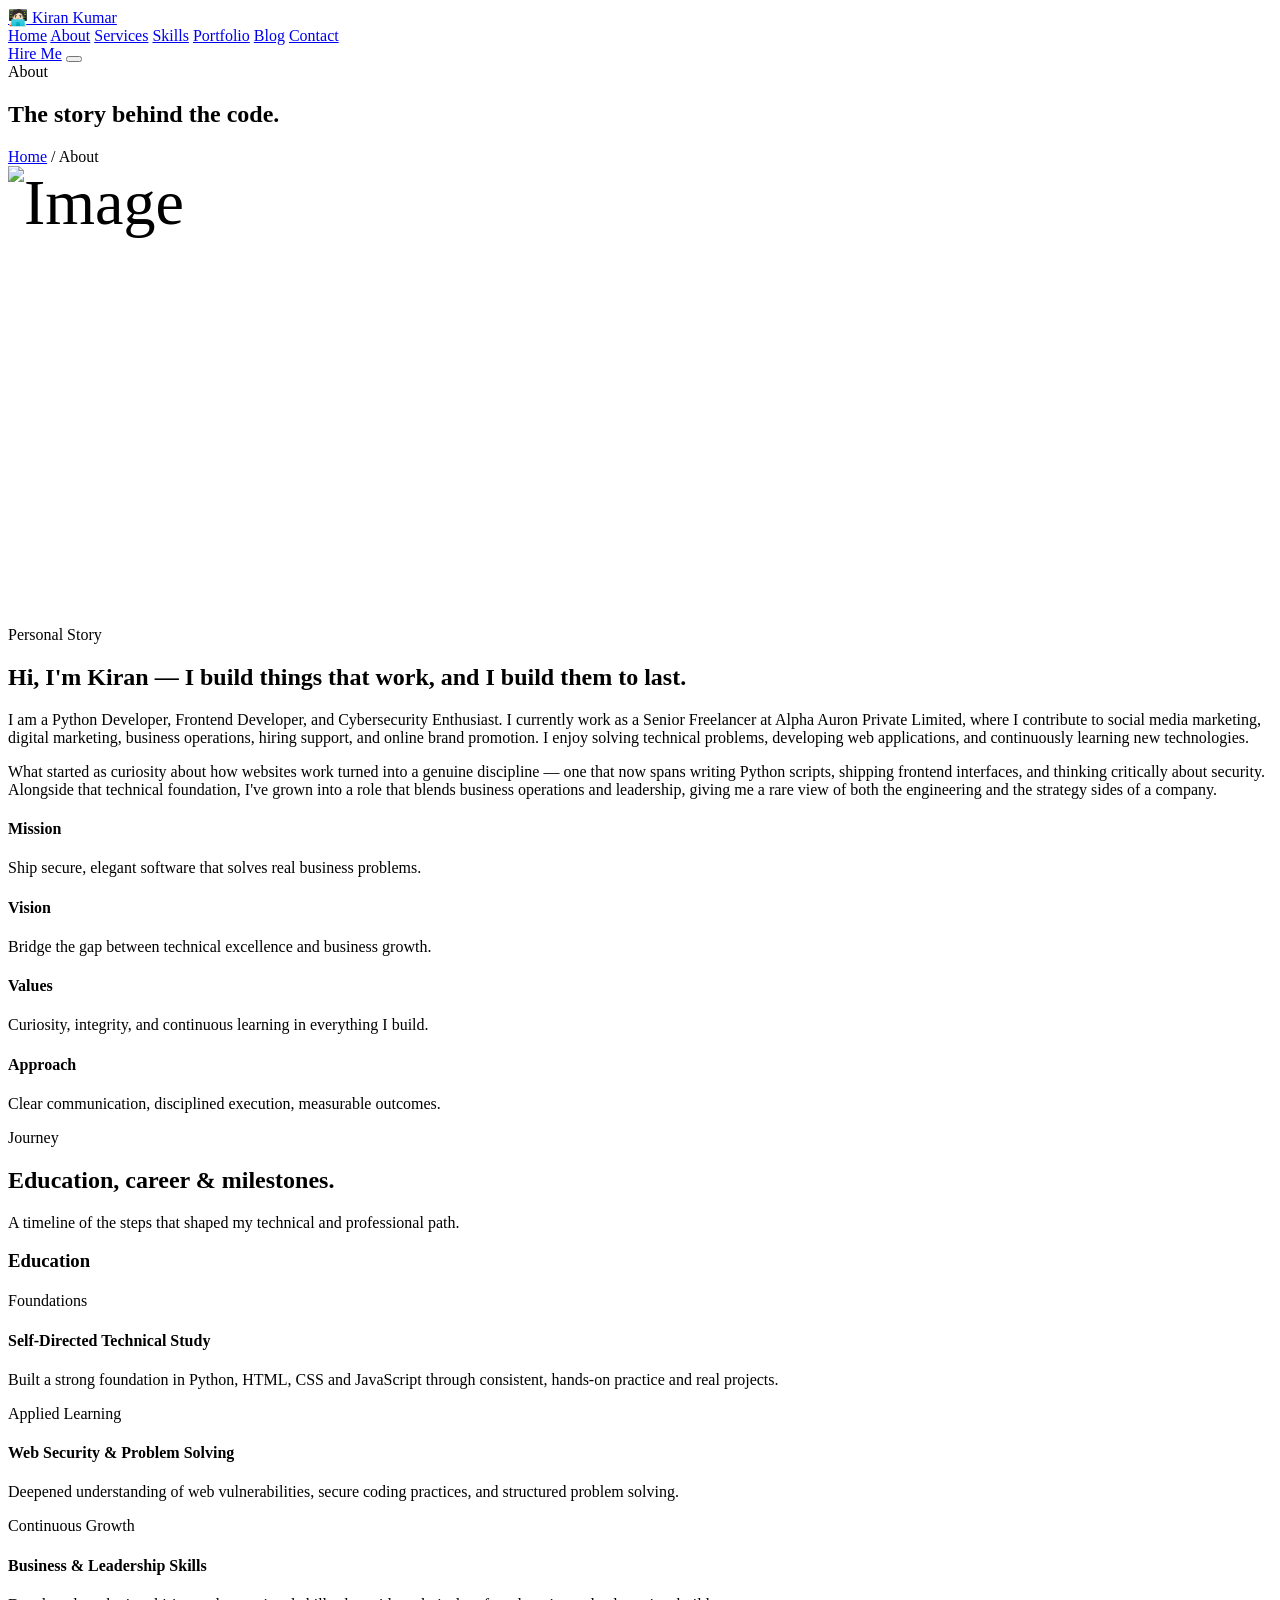
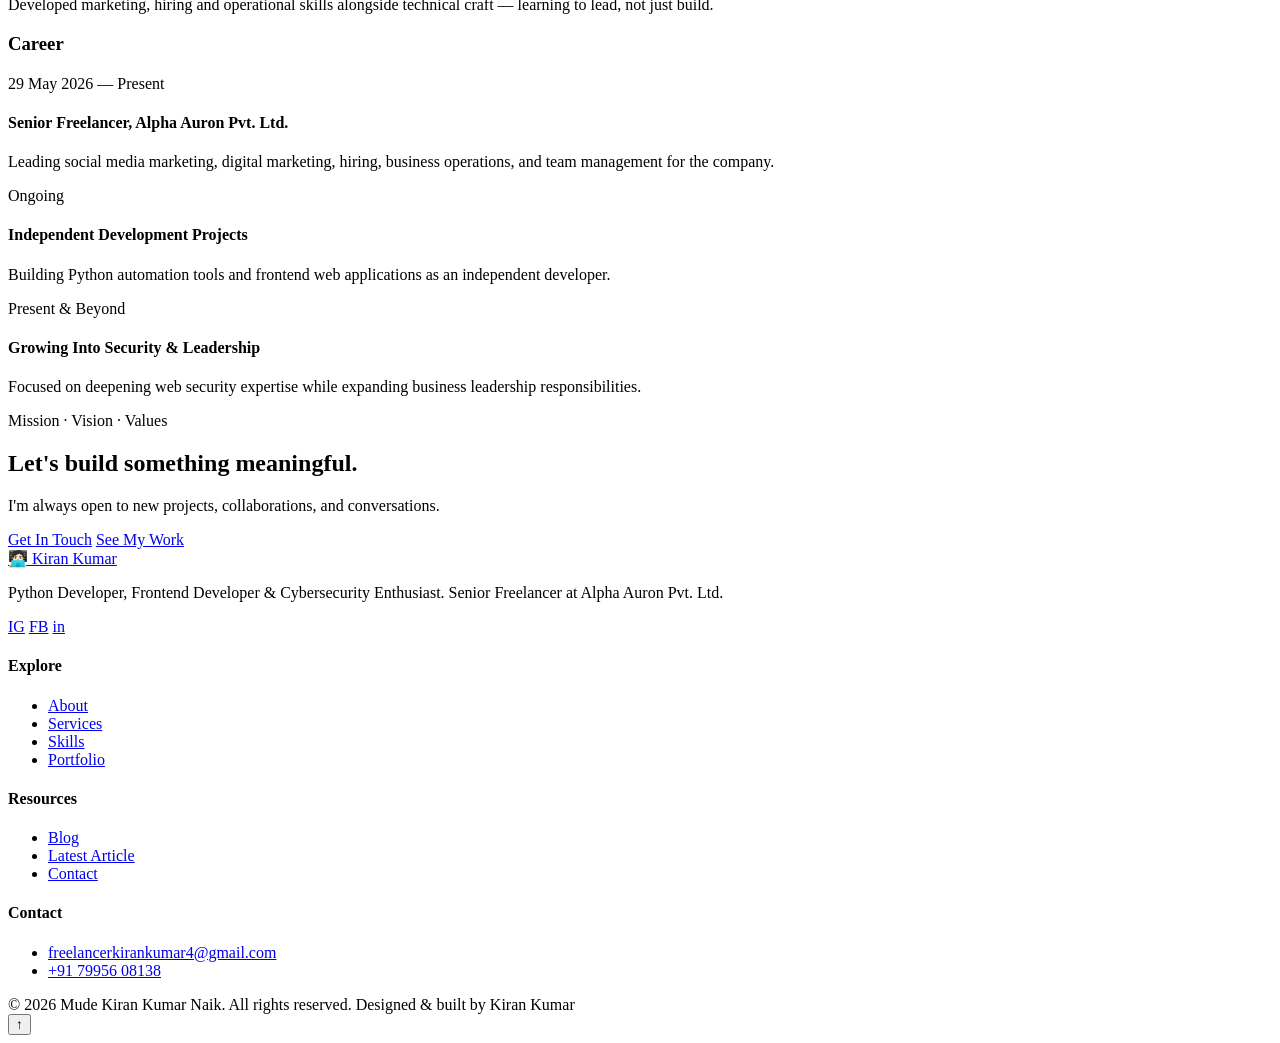
==== about.html @ 0ef00085 "Create about.html" ====
<!DOCTYPE html>
<html lang="en">
<head>
<meta charset="UTF-8">
<meta name="viewport" content="width=device-width, initial-scale=1.0">
<title>About Kiran Kumar Naik — Python & Frontend Developer</title>
<meta name="description" content="Learn about Kiran Kumar Naik's journey, education, career and the values that drive his work in Python, frontend development and cybersecurity.">
<meta property="og:title" content="About Kiran Kumar Naik">
<meta property="og:description" content="Personal story, journey and values of Kiran Kumar Naik.">
<meta property="og:type" content="profile">
<meta name="twitter:card" content="summary_large_image">
<link rel="icon" href="favicon.ico">
<link rel="preconnect" href="https://fonts.googleapis.com">
<link href="https://fonts.googleapis.com/css2?family=Space+Grotesk:wght@500;600;700&family=Inter:wght@400;500;600;700&family=JetBrains+Mono:wght@400;500&display=swap" rel="stylesheet">
<link rel="stylesheet" href="assets/css/style.css">
</head>
<body>

<header class="navbar">
  <div class="nav-inner">
    <a href="index.html" class="brand"><span class="brand-mark">🧑🏻‍💻</span> Kiran Kumar</a>
    <nav class="nav-links">
      <a href="index.html">Home</a>
      <a href="about.html" class="active">About</a>
      <a href="services.html">Services</a>
      <a href="skills.html">Skills</a>
      <a href="portfolio.html">Portfolio</a>
      <a href="blog.html">Blog</a>
      <a href="contact.html">Contact</a>
    </nav>
    <div class="nav-cta">
      <a href="contact.html" class="btn btn-ghost btn-sm">Hire Me</a>
      <button class="nav-toggle" aria-label="Toggle navigation"><span></span><span></span><span></span></button>
    </div>
  </div>
</header>

<section class="page-hero">
  <div class="container">
    <div class="eyebrow">About</div>
    <h1>The story behind the code.</h1>
    <div class="breadcrumb"><a href="index.html">Home</a> / <span class="cyan">About</span></div>
  </div>
</section>

<section class="section">
  <div class="container about-grid">
    <div class="about-photo glass reveal">
      <div class="project-thumb" style="height:460px; font-size:4rem;"><img src="https://i.postimg.cc/v8hVmT71/IMG-20260129-211248-522.webp" alt="Image"></div>
    </div>
    <div>
      <div class="eyebrow reveal">Personal Story</div>
      <h2 class="reveal">Hi, I'm Kiran — I build things that work, and I build them to last.</h2>
      <p class="reveal" style="margin-top:20px;">I am a Python Developer, Frontend Developer, and Cybersecurity Enthusiast. I currently work as a Senior Freelancer at Alpha Auron Private Limited, where I contribute to social media marketing, digital marketing, business operations, hiring support, and online brand promotion. I enjoy solving technical problems, developing web applications, and continuously learning new technologies.</p>
      <p class="reveal" style="margin-top:16px;">What started as curiosity about how websites work turned into a genuine discipline — one that now spans writing Python scripts, shipping frontend interfaces, and thinking critically about security. Alongside that technical foundation, I've grown into a role that blends business operations and leadership, giving me a rare view of both the engineering and the strategy sides of a company.</p>

      <div class="value-list">
        <div class="glass value-item reveal"><h4>Mission</h4><p>Ship secure, elegant software that solves real business problems.</p></div>
        <div class="glass value-item reveal reveal-delay-1"><h4>Vision</h4><p>Bridge the gap between technical excellence and business growth.</p></div>
        <div class="glass value-item reveal reveal-delay-2"><h4>Values</h4><p>Curiosity, integrity, and continuous learning in everything I build.</p></div>
        <div class="glass value-item reveal reveal-delay-3"><h4>Approach</h4><p>Clear communication, disciplined execution, measurable outcomes.</p></div>
      </div>
    </div>
  </div>
</section>

<section class="section section-alt">
  <div class="container">
    <div class="section-head reveal">
      <div class="eyebrow">Journey</div>
      <h2>Education, career &amp; milestones.</h2>
      <p>A timeline of the steps that shaped my technical and professional path.</p>
    </div>
    <div class="grid-2">
      <div class="reveal">
        <h3 style="margin-bottom:20px;">Education</h3>
        <div class="timeline">
          <div class="timeline-item">
            <span class="timeline-date">Foundations</span>
            <h4>Self-Directed Technical Study</h4>
            <p>Built a strong foundation in Python, HTML, CSS and JavaScript through consistent, hands-on practice and real projects.</p>
          </div>
          <div class="timeline-item">
            <span class="timeline-date">Applied Learning</span>
            <h4>Web Security &amp; Problem Solving</h4>
            <p>Deepened understanding of web vulnerabilities, secure coding practices, and structured problem solving.</p>
          </div>
          <div class="timeline-item">
            <span class="timeline-date">Continuous Growth</span>
            <h4>Business &amp; Leadership Skills</h4>
            <p>Developed marketing, hiring and operational skills alongside technical craft — learning to lead, not just build.</p>
          </div>
        </div>
      </div>
      <div class="reveal reveal-delay-1">
        <h3 style="margin-bottom:20px;">Career</h3>
        <div class="timeline">
          <div class="timeline-item">
            <span class="timeline-date">29 May 2026 — Present</span>
            <h4>Senior Freelancer, Alpha Auron Pvt. Ltd.</h4>
            <p>Leading social media marketing, digital marketing, hiring, business operations, and team management for the company.</p>
          </div>
          <div class="timeline-item">
            <span class="timeline-date">Ongoing</span>
            <h4>Independent Development Projects</h4>
            <p>Building Python automation tools and frontend web applications as an independent developer.</p>
          </div>
          <div class="timeline-item">
            <span class="timeline-date">Present &amp; Beyond</span>
            <h4>Growing Into Security &amp; Leadership</h4>
            <p>Focused on deepening web security expertise while expanding business leadership responsibilities.</p>
          </div>
        </div>
      </div>
    </div>
  </div>
</section>

<section class="cta-band">
  <div class="container">
    <div class="glass reveal">
      <div class="eyebrow" style="justify-content:center;">Mission · Vision · Values</div>
      <h2>Let's build something meaningful.</h2>
      <p>I'm always open to new projects, collaborations, and conversations.</p>
      <div class="cta-actions">
        <a href="contact.html" class="btn btn-primary">Get In Touch</a>
        <a href="portfolio.html" class="btn btn-ghost">See My Work</a>
      </div>
    </div>
  </div>
</section>

<footer class="footer">
  <div class="container">
    <div class="footer-grid">
      <div class="footer-brand">
        <a href="index.html" class="brand"><span class="brand-mark">🧑🏻‍💻</span> Kiran Kumar</a>
        <p>Python Developer, Frontend Developer &amp; Cybersecurity Enthusiast. Senior Freelancer at Alpha Auron Pvt. Ltd.</p>
        <div class="social-row">
          <a class="social-btn" href="https://www.instagram.com/beyond_alphaauron" target="_blank" rel="noopener">IG</a>
          <a class="social-btn" href="https://www.facebook.com/share/17Pz9aEwZ1/" target="_blank" rel="noopener">FB</a>
          <a class="social-btn" href="https://www.linkedin.com/in/mude-kiran-kumar-naik-605b5a3ab" target="_blank" rel="noopener">in</a>
        </div>
      </div>
      <div><h4>Explore</h4><ul class="footer-links"><li><a href="about.html">About</a></li><li><a href="services.html">Services</a></li><li><a href="skills.html">Skills</a></li><li><a href="portfolio.html">Portfolio</a></li></ul></div>
      <div><h4>Resources</h4><ul class="footer-links"><li><a href="blog.html">Blog</a></li><li><a href="articles/alpha-auron-experience.html">Latest Article</a></li><li><a href="contact.html">Contact</a></li></ul></div>
      <div><h4>Contact</h4><ul class="footer-links"><li><a href="mailto:freelancerkirankumar4@gmail.com">freelancerkirankumar4@gmail.com</a></li><li><a href="tel:+917995608138">+91 79956 08138</a></li></ul></div>
    </div>
    <div class="footer-bottom">
      <span>©️ 2026 Mude Kiran Kumar Naik. All rights reserved.</span>
      <span>Designed &amp; built by Kiran Kumar</span>
    </div>
  </div>
</footer>

<button class="back-to-top" aria-label="Back to top">↑</button>
<script src="assets/js/script.js"></script>
</body>
</html>
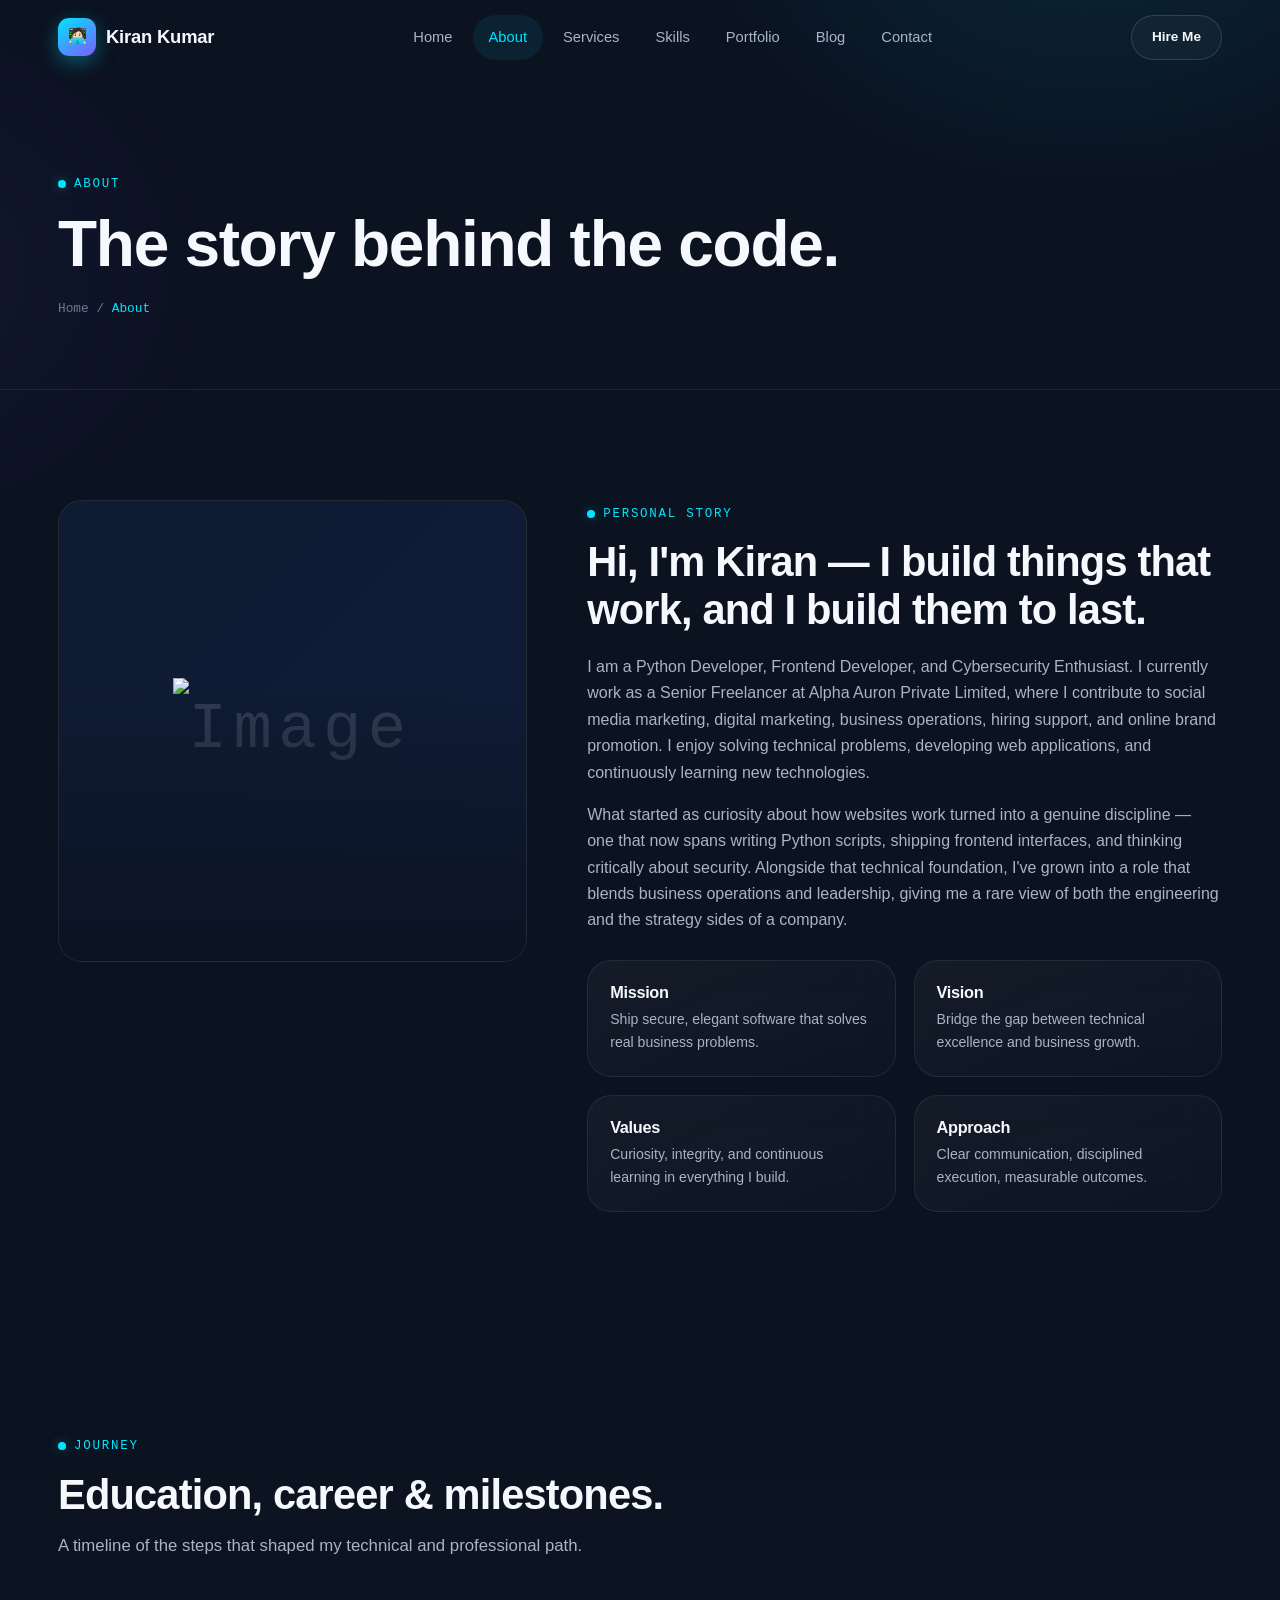
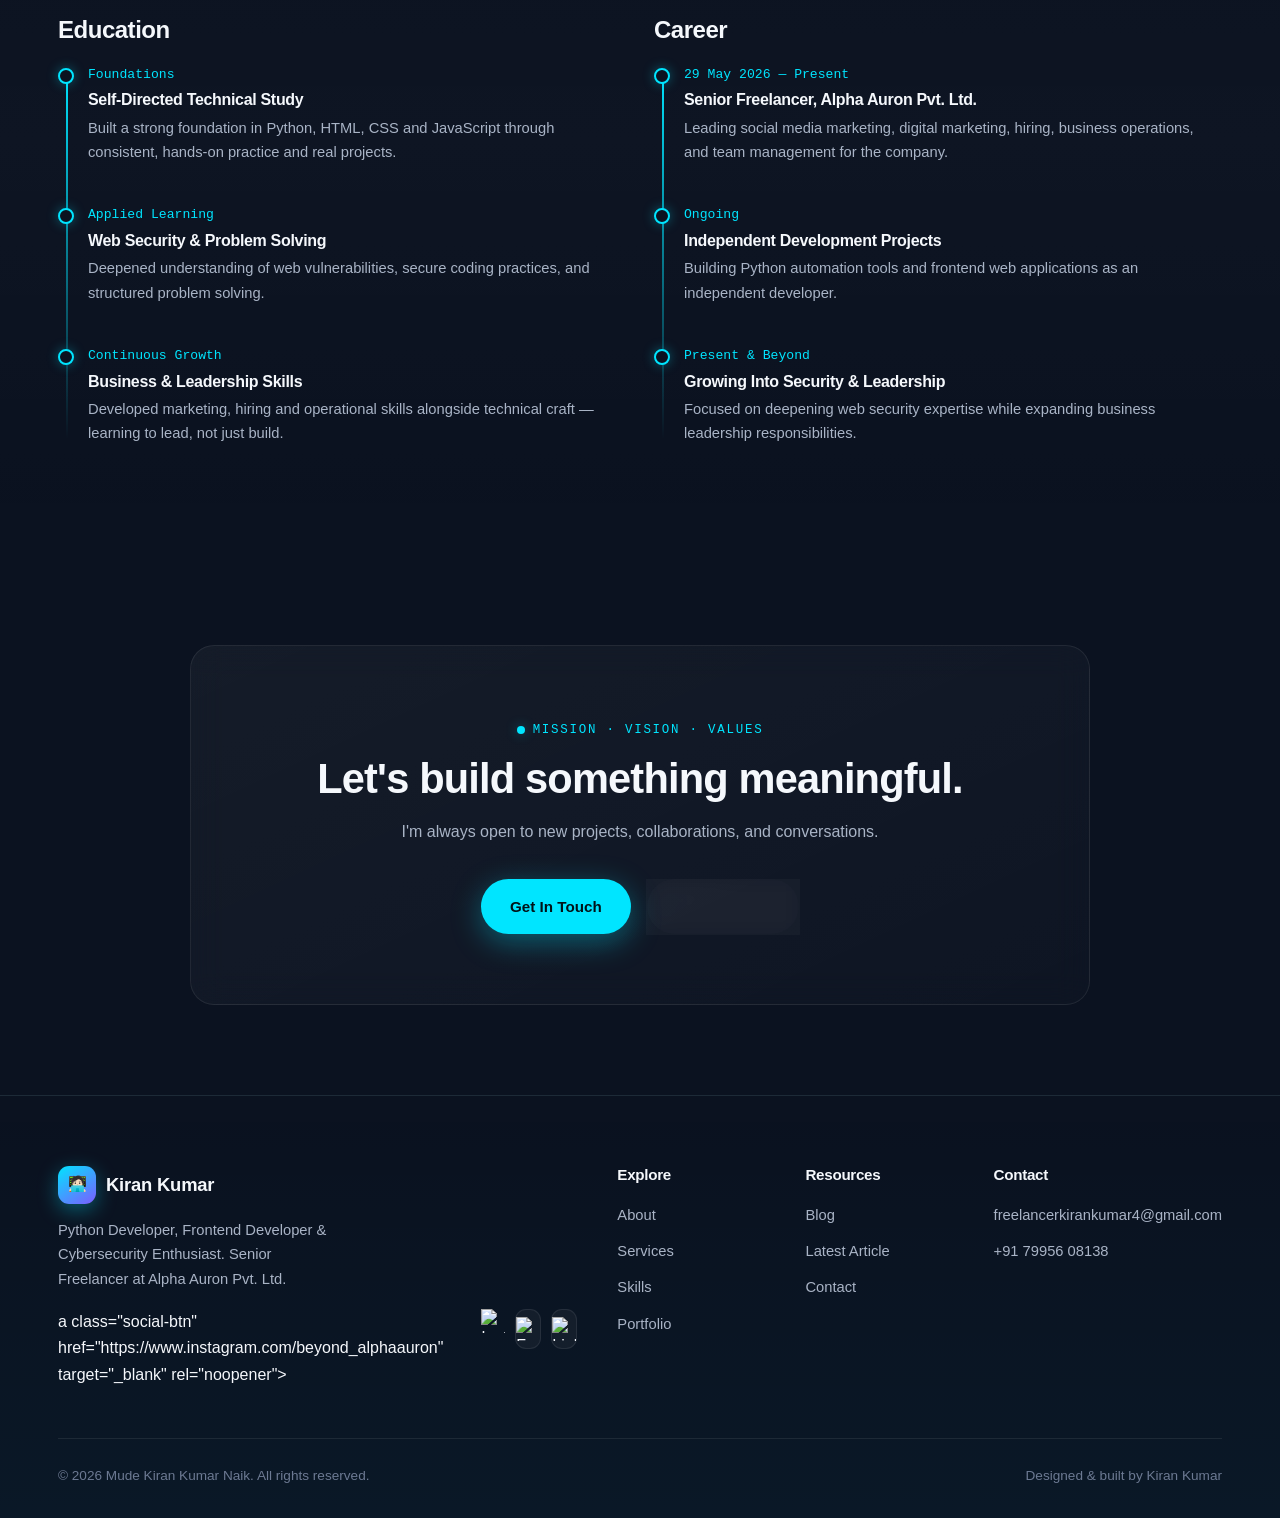
==== commit 0201fe4e: "Add social media icons to footer links Updated social media links in the footer with icons." ====
--- a/about.html
+++ b/about.html
@@ -137,10 +137,17 @@
         <a href="index.html" class="brand"><span class="brand-mark">🧑🏻‍💻</span> Kiran Kumar</a>
         <p>Python Developer, Frontend Developer &amp; Cybersecurity Enthusiast. Senior Freelancer at Alpha Auron Pvt. Ltd.</p>
         <div class="social-row">
-          <a class="social-btn" href="https://www.instagram.com/beyond_alphaauron" target="_blank" rel="noopener">IG</a>
-          <a class="social-btn" href="https://www.facebook.com/share/17Pz9aEwZ1/" target="_blank" rel="noopener">FB</a>
-          <a class="social-btn" href="https://www.linkedin.com/in/mude-kiran-kumar-naik-605b5a3ab" target="_blank" rel="noopener">in</a>
-        </div>
+         a class="social-btn" href="https://www.instagram.com/beyond_alphaauron" target="_blank" rel="noopener">
+    <img src="https://cdn.jsdelivr.net/gh/simple-icons/simple-icons/icons/instagram.svg" alt="Instagram" width="24" height="24">
+</a>
+
+<a class="social-btn" href="https://www.facebook.com/share/17Pz9aEwZ1/" target="_blank" rel="noopener">
+    <img src="https://cdn.jsdelivr.net/gh/simple-icons/simple-icons/icons/facebook.svg" alt="Facebook" width="24" height="24">
+</a>
+
+<a class="social-btn" href="https://www.linkedin.com/in/mude-kiran-kumar-naik-605b5a3ab" target="_blank" rel="noopener">
+    <img src="https://cdn.jsdelivr.net/gh/simple-icons/simple-icons/icons/linkedin.svg" alt="LinkedIn" width="24" height="24">
+</a>   </div>
       </div>
       <div><h4>Explore</h4><ul class="footer-links"><li><a href="about.html">About</a></li><li><a href="services.html">Services</a></li><li><a href="skills.html">Skills</a></li><li><a href="portfolio.html">Portfolio</a></li></ul></div>
       <div><h4>Resources</h4><ul class="footer-links"><li><a href="blog.html">Blog</a></li><li><a href="articles/alpha-auron-experience.html">Latest Article</a></li><li><a href="contact.html">Contact</a></li></ul></div>
--- a/assets/css/style.css
+++ b/assets/css/style.css
@@ -0,0 +1,558 @@
+/* ============================================================
+   KIRAN PORTFOLIO BLOG — CORE STYLESHEET
+   Design tokens: dark glass / cyan signal
+   ============================================================ */
+
+:root{
+  --bg:            #0B1220;
+  --bg-elevated:   #0F1B33;
+  --bg-elevated-2: #101c36;
+  --line:          rgba(255,255,255,0.08);
+  --line-strong:   rgba(255,255,255,0.14);
+  --text:          #F5F8FC;
+  --text-dim:      #A9B4C6;
+  --text-faint:    #6C7A93;
+  --cyan:          #00E5FF;
+  --cyan-dim:      #00b8cc;
+  --cyan-glow:     rgba(0,229,255,0.35);
+  --violet:        #7C5CFF;
+  --danger:        #FF6B6B;
+
+  --font-display: 'Space Grotesk', 'Segoe UI', sans-serif;
+  --font-body:    'Inter', 'Segoe UI', sans-serif;
+  --font-mono:    'JetBrains Mono', 'Courier New', monospace;
+
+  --radius-sm: 10px;
+  --radius-md: 16px;
+  --radius-lg: 24px;
+
+  --shadow-soft: 0 10px 40px rgba(0,0,0,0.35);
+  --shadow-glow: 0 0 0 1px rgba(0,229,255,0.15), 0 20px 60px rgba(0,229,255,0.08);
+
+  --ease: cubic-bezier(.16,.84,.44,1);
+  --nav-h: 76px;
+}
+
+*,*::before,*::after{ box-sizing:border-box; margin:0; padding:0; }
+html{ scroll-behavior:smooth; }
+html,body{ height:100%; }
+
+body{
+  background: var(--bg);
+  color: var(--text);
+  font-family: var(--font-body);
+  font-size: 16px;
+  line-height: 1.65;
+  -webkit-font-smoothing: antialiased;
+  overflow-x: hidden;
+  position: relative;
+}
+
+/* ambient backdrop glow */
+body::before{
+  content:"";
+  position:fixed; inset:0;
+  background:
+    radial-gradient(700px 500px at 85% -10%, rgba(0,229,255,0.10), transparent 60%),
+    radial-gradient(600px 500px at -10% 30%, rgba(124,92,255,0.08), transparent 60%);
+  pointer-events:none;
+  z-index:0;
+}
+
+img{ max-width:100%; display:block; }
+a{ color:inherit; text-decoration:none; }
+ul{ list-style:none; }
+button{ font-family:inherit; cursor:pointer; }
+input,textarea,select{ font-family:inherit; }
+
+::selection{ background: var(--cyan); color:#001014; }
+
+::-webkit-scrollbar{ width:10px; }
+::-webkit-scrollbar-track{ background: var(--bg); }
+::-webkit-scrollbar-thumb{ background: var(--bg-elevated-2); border-radius:10px; border:2px solid var(--bg); }
+::-webkit-scrollbar-thumb:hover{ background: var(--cyan-dim); }
+
+.container{
+  width:100%;
+  max-width: 1220px;
+  margin:0 auto;
+  padding: 0 28px;
+  position:relative;
+  z-index:1;
+}
+
+h1,h2,h3,h4{
+  font-family: var(--font-display);
+  font-weight:600;
+  letter-spacing:-0.02em;
+  line-height:1.15;
+}
+h1{ font-size: clamp(2.4rem, 5vw, 4.2rem); }
+h2{ font-size: clamp(1.9rem, 3.4vw, 2.6rem); }
+h3{ font-size: clamp(1.2rem, 2vw, 1.5rem); }
+p{ color: var(--text-dim); }
+
+.eyebrow{
+  display:inline-flex;
+  align-items:center;
+  gap:8px;
+  font-family: var(--font-mono);
+  font-size: 0.78rem;
+  letter-spacing: 0.14em;
+  text-transform: uppercase;
+  color: var(--cyan);
+  margin-bottom: 14px;
+}
+.eyebrow::before{
+  content:"";
+  width:8px; height:8px;
+  border-radius:50%;
+  background: var(--cyan);
+  box-shadow: 0 0 12px var(--cyan-glow);
+}
+
+.section{ padding: 110px 0; position:relative; z-index:1; }
+.section-head{ max-width: 640px; margin-bottom: 56px; }
+.section-head p{ margin-top:14px; font-size:1.05rem; }
+.section-alt{ background: linear-gradient(180deg, transparent, rgba(255,255,255,0.015), transparent); }
+
+/* ---------- buttons ---------- */
+.btn{
+  display:inline-flex;
+  align-items:center;
+  gap:10px;
+  padding: 14px 28px;
+  border-radius: 999px;
+  font-weight:600;
+  font-size:0.95rem;
+  border:1px solid transparent;
+  transition: transform .35s var(--ease), box-shadow .35s var(--ease), background .35s var(--ease), color .35s var(--ease);
+  white-space:nowrap;
+}
+.btn-primary{
+  background: var(--cyan);
+  color: #001318;
+  box-shadow: 0 8px 30px var(--cyan-glow);
+}
+.btn-primary:hover{ transform: translateY(-3px); box-shadow: 0 14px 40px var(--cyan-glow); }
+.btn-ghost{
+  background: rgba(255,255,255,0.03);
+  color: var(--text);
+  border-color: var(--line-strong);
+  backdrop-filter: blur(10px);
+}
+.btn-ghost:hover{ border-color: var(--cyan); color: var(--cyan); transform: translateY(-3px); }
+.btn-sm{ padding: 10px 20px; font-size: 0.85rem; }
+.btn-block{ width:100%; justify-content:center; }
+
+/* ---------- navbar ---------- */
+.navbar{
+  position: fixed; top:0; left:0; right:0;
+  height: var(--nav-h);
+  display:flex; align-items:center;
+  z-index: 500;
+  transition: background .4s var(--ease), border-color .4s var(--ease), height .4s var(--ease), backdrop-filter .4s var(--ease);
+  border-bottom: 1px solid transparent;
+}
+.navbar.scrolled{
+  height: 64px;
+  background: rgba(11,18,32,0.72);
+  backdrop-filter: blur(18px) saturate(140%);
+  border-bottom: 1px solid var(--line);
+}
+.nav-inner{
+  width:100%; max-width:1220px; margin:0 auto; padding:0 28px;
+  display:flex; align-items:center; justify-content:space-between;
+}
+.brand{
+  display:flex; align-items:center; gap:10px;
+  font-family: var(--font-display);
+  font-weight:700; font-size:1.15rem; letter-spacing:-0.01em;
+}
+.brand-mark{
+  width:38px; height:38px; border-radius:11px;
+  background: linear-gradient(145deg, var(--cyan), var(--violet));
+  display:flex; align-items:center; justify-content:center;
+  color:#031014; font-family:var(--font-mono); font-weight:700; font-size:0.95rem;
+  box-shadow: 0 6px 20px var(--cyan-glow);
+}
+.nav-links{ display:flex; align-items:center; gap:4px; }
+.nav-links a{
+  padding: 10px 16px; border-radius: 999px;
+  font-size:0.92rem; font-weight:500; color: var(--text-dim);
+  transition: color .25s, background .25s;
+}
+.nav-links a:hover{ color: var(--text); background: rgba(255,255,255,0.04); }
+.nav-links a.active{ color: var(--cyan); background: rgba(0,229,255,0.08); }
+.nav-cta{ display:flex; align-items:center; gap:14px; }
+.nav-toggle{
+  display:none; width:42px; height:42px; border-radius:10px;
+  background: rgba(255,255,255,0.04); border:1px solid var(--line);
+  align-items:center; justify-content:center; flex-direction:column; gap:4px;
+}
+.nav-toggle span{ width:18px; height:2px; background: var(--text); border-radius:2px; transition: all .3s var(--ease); }
+.nav-toggle.open span:nth-child(1){ transform: translateY(6px) rotate(45deg); }
+.nav-toggle.open span:nth-child(2){ opacity:0; }
+.nav-toggle.open span:nth-child(3){ transform: translateY(-6px) rotate(-45deg); }
+
+@media (max-width: 900px){
+  .nav-links{
+    position:fixed; top: var(--nav-h); left:0; right:0;
+    flex-direction:column; align-items:stretch; gap:2px;
+    background: rgba(11,18,32,0.97); backdrop-filter: blur(20px);
+    padding: 14px; border-bottom:1px solid var(--line);
+    transform: translateY(-130%); opacity:0;
+    transition: transform .4s var(--ease), opacity .3s;
+    max-height: 80vh; overflow:auto;
+  }
+  .nav-links.open{ transform: translateY(0); opacity:1; }
+  .nav-links a{ padding:14px 16px; }
+  .nav-toggle{ display:flex; }
+  .nav-cta .btn-ghost{ display:none; }
+}
+
+/* ---------- glass card ---------- */
+.glass{
+  background: linear-gradient(155deg, rgba(255,255,255,0.045), rgba(255,255,255,0.015));
+  border: 1px solid var(--line);
+  border-radius: var(--radius-lg);
+  backdrop-filter: blur(16px);
+  transition: transform .45s var(--ease), border-color .45s var(--ease), box-shadow .45s var(--ease);
+}
+.glass:hover{ border-color: rgba(0,229,255,0.35); box-shadow: var(--shadow-glow); }
+
+/* ---------- hero ---------- */
+.hero{
+  min-height: 100vh;
+  display:flex; align-items:center;
+  padding-top: var(--nav-h);
+  position:relative;
+}
+.hero-grid{
+  display:grid; grid-template-columns: 1.15fr 0.85fr; gap:60px; align-items:center;
+}
+.hero-kicker{
+  font-family: var(--font-mono); font-size:0.85rem; color: var(--cyan);
+  letter-spacing:0.08em; margin-bottom:18px; display:flex; align-items:center; gap:10px;
+}
+.hero-kicker .dot{ width:8px; height:8px; border-radius:50%; background: var(--cyan); box-shadow:0 0 10px var(--cyan-glow); }
+.hero h1{ margin-bottom:20px; }
+.hero h1 .accent{ color: var(--cyan); }
+.hero-lead{ font-size:1.15rem; max-width:520px; margin-bottom:34px; }
+.hero-actions{ display:flex; gap:16px; flex-wrap:wrap; margin-bottom:48px; }
+
+.terminal{
+  background: #060B15;
+  border:1px solid var(--line-strong);
+  border-radius: var(--radius-md);
+  overflow:hidden;
+  box-shadow: var(--shadow-soft);
+  font-family: var(--font-mono);
+}
+.terminal-bar{
+  display:flex; align-items:center; gap:8px;
+  padding:12px 16px; background: rgba(255,255,255,0.03);
+  border-bottom:1px solid var(--line);
+}
+.terminal-dot{ width:10px; height:10px; border-radius:50%; }
+.terminal-dot.r{ background:#FF5F57; } .terminal-dot.y{ background:#FEBC2E; } .terminal-dot.g{ background:#28C840; }
+.terminal-title{ margin-left:8px; color: var(--text-faint); font-size:0.78rem; }
+.terminal-body{ padding:22px; font-size:0.92rem; min-height:190px; }
+.terminal-body .prompt{ color: var(--cyan); }
+.terminal-body .out{ color: var(--text-dim); display:block; margin: 4px 0 12px 0; }
+.terminal-line{ display:flex; gap:8px; }
+#typed-text{ color: var(--text); }
+.cursor{ display:inline-block; width:8px; background: var(--cyan); margin-left:2px; animation: blink 1s steps(1) infinite; }
+@keyframes blink{ 50%{ opacity:0; } }
+
+.stats-row{
+  display:grid; grid-template-columns: repeat(4,1fr); gap:20px; margin-top:20px;
+}
+.stat{ text-align:left; }
+.stat .num{ font-family: var(--font-display); font-size:2.1rem; font-weight:700; color: var(--text); }
+.stat .num .plus{ color: var(--cyan); }
+.stat .lbl{ font-size:0.82rem; color: var(--text-faint); margin-top:4px; }
+
+@media (max-width: 980px){
+  .hero-grid{ grid-template-columns:1fr; }
+  .stats-row{ grid-template-columns: repeat(2,1fr); }
+}
+
+/* ---------- reveal ---------- */
+.reveal{ opacity:0; transform: translateY(28px); transition: opacity .8s var(--ease), transform .8s var(--ease); }
+.reveal.in{ opacity:1; transform:none; }
+.reveal-delay-1{ transition-delay:.08s; } .reveal-delay-2{ transition-delay:.16s; }
+.reveal-delay-3{ transition-delay:.24s; } .reveal-delay-4{ transition-delay:.32s; }
+
+/* ---------- grids ---------- */
+.grid-2{ display:grid; grid-template-columns:1fr 1fr; gap:28px; }
+.grid-3{ display:grid; grid-template-columns:repeat(3,1fr); gap:26px; }
+.grid-4{ display:grid; grid-template-columns:repeat(4,1fr); gap:22px; }
+@media (max-width:980px){ .grid-3,.grid-4{ grid-template-columns:repeat(2,1fr); } .grid-2{ grid-template-columns:1fr; } }
+@media (max-width:620px){ .grid-3,.grid-4{ grid-template-columns:1fr; } }
+
+/* ---------- cards: services/skills preview ---------- */
+.card{ padding: 32px; }
+.card-icon{
+  width:52px; height:52px; border-radius:14px;
+  background: rgba(0,229,255,0.08); border:1px solid rgba(0,229,255,0.2);
+  display:flex; align-items:center; justify-content:center;
+  color: var(--cyan); font-size:1.4rem; margin-bottom:20px;
+}
+.card h3{ margin-bottom:10px; }
+.card p{ font-size:0.94rem; }
+.card-link{ margin-top:18px; display:inline-flex; align-items:center; gap:6px; color:var(--cyan); font-size:0.88rem; font-weight:600; }
+.card-link .arrow{ transition: transform .3s var(--ease); }
+.card:hover .card-link .arrow{ transform: translateX(5px); }
+
+/* ---------- footer ---------- */
+.footer{
+  border-top:1px solid var(--line);
+  padding: 70px 0 30px;
+  background: linear-gradient(180deg, transparent, rgba(0,229,255,0.03));
+  position:relative; z-index:1;
+}
+.footer-grid{ display:grid; grid-template-columns: 1.4fr 0.8fr 0.8fr 1fr; gap:40px; margin-bottom:50px; }
+.footer-brand p{ margin-top:14px; font-size:0.92rem; max-width:280px; }
+.footer h4{ font-size:0.95rem; margin-bottom:18px; color:var(--text); }
+.footer-links li{ margin-bottom:10px; }
+.footer-links a{ color: var(--text-dim); font-size:0.92rem; transition:color .25s; }
+.footer-links a:hover{ color: var(--cyan); }
+.social-row{ display:flex; gap:10px; margin-top:18px; }
+.social-btn{
+  width:40px; height:40px; border-radius:11px;
+  background: rgba(255,255,255,0.04); border:1px solid var(--line);
+  display:flex; align-items:center; justify-content:center;
+  transition: all .3s var(--ease); font-size:1rem;
+}
+.social-btn:hover{ border-color: var(--cyan); color: var(--cyan); transform: translateY(-3px); }
+.footer-bottom{
+  padding-top: 26px; border-top:1px solid var(--line);
+  display:flex; justify-content:space-between; align-items:center; flex-wrap:wrap; gap:12px;
+  font-size:0.85rem; color: var(--text-faint);
+}
+@media (max-width:900px){ .footer-grid{ grid-template-columns:1fr 1fr; } }
+@media (max-width:560px){ .footer-grid{ grid-template-columns:1fr; } }
+
+/* ---------- back to top ---------- */
+.back-to-top{
+  position:fixed; right:26px; bottom:26px; z-index:400;
+  width:48px; height:48px; border-radius:50%;
+  background: var(--cyan); color:#001318;
+  display:flex; align-items:center; justify-content:center;
+  box-shadow: 0 10px 30px var(--cyan-glow);
+  opacity:0; visibility:hidden; transform: translateY(14px);
+  transition: all .35s var(--ease);
+  font-size:1.2rem; border:none;
+}
+.back-to-top.show{ opacity:1; visibility:visible; transform:none; }
+
+/* ---------- page hero (inner pages) ---------- */
+.page-hero{
+  padding: 170px 0 70px;
+  position:relative; z-index:1;
+  border-bottom:1px solid var(--line);
+}
+.breadcrumb{ font-family:var(--font-mono); font-size:0.8rem; color:var(--text-faint); margin-top:16px; }
+.breadcrumb .cyan{ color:var(--cyan); }
+
+/* ================= ABOUT PAGE ================= */
+.about-grid{ display:grid; grid-template-columns: 0.85fr 1.15fr; gap:60px; align-items:start; }
+.about-photo{
+  border-radius: var(--radius-lg); overflow:hidden; position:sticky; top:110px;
+  border:1px solid var(--line);
+}
+.value-list{ display:grid; grid-template-columns:1fr 1fr; gap:18px; margin-top:26px; }
+.value-item{ padding:22px; }
+.value-item h4{ font-family:var(--font-display); color:var(--text); margin-bottom:6px; font-size:1.02rem; }
+.value-item p{ font-size:0.88rem; }
+
+.timeline{ position:relative; margin-top:20px; padding-left: 30px; }
+.timeline::before{ content:""; position:absolute; left:8px; top:6px; bottom:6px; width:2px; background: linear-gradient(var(--cyan), transparent); }
+.timeline-item{ position:relative; padding-bottom:40px; }
+.timeline-item:last-child{ padding-bottom:0; }
+.timeline-item::before{
+  content:""; position:absolute; left:-30px; top:4px; width:16px; height:16px; border-radius:50%;
+  background: var(--bg); border:2px solid var(--cyan); box-shadow: 0 0 12px var(--cyan-glow);
+}
+.timeline-date{ font-family: var(--font-mono); color: var(--cyan); font-size:0.82rem; margin-bottom:6px; display:block; }
+.timeline-item h4{ font-family:var(--font-display); margin-bottom:6px; }
+.timeline-item p{ font-size:0.92rem; }
+
+@media (max-width:980px){ .about-grid{ grid-template-columns:1fr; } .about-photo{ position:static; max-width:320px; } .value-list{ grid-template-columns:1fr; } }
+
+/* ================= SERVICES PAGE ================= */
+.service-card{ padding:34px; display:flex; flex-direction:column; height:100%; }
+.service-card .card-icon{ font-size:1.6rem; }
+.service-tags{ display:flex; flex-wrap:wrap; gap:8px; margin-top:18px; }
+.tag{ font-size:0.76rem; font-family:var(--font-mono); padding:5px 12px; border-radius:999px; background: rgba(0,229,255,0.07); color: var(--cyan); border:1px solid rgba(0,229,255,0.18); }
+
+/* ================= SKILLS PAGE ================= */
+.skill-group{ margin-bottom:14px; }
+.skill-row{ margin-bottom:26px; }
+.skill-row-top{ display:flex; justify-content:space-between; margin-bottom:10px; font-size:0.92rem; }
+.skill-row-top .sk-name{ color: var(--text); font-weight:600; }
+.skill-row-top .sk-pct{ font-family: var(--font-mono); color: var(--cyan); }
+.progress-track{ height:8px; border-radius:999px; background: rgba(255,255,255,0.06); overflow:hidden; }
+.progress-fill{ height:100%; border-radius:999px; width:0%; background: linear-gradient(90deg, var(--cyan-dim), var(--cyan)); box-shadow:0 0 12px var(--cyan-glow); transition: width 1.4s var(--ease); }
+.skills-columns{ display:grid; grid-template-columns:1fr 1fr; gap:60px; }
+@media (max-width:900px){ .skills-columns{ grid-template-columns:1fr; } }
+.skills-subhead{ display:flex; align-items:center; gap:10px; margin-bottom:26px; }
+.skills-subhead .num{ font-family:var(--font-mono); color:var(--cyan); font-size:0.85rem; border:1px solid var(--line-strong); border-radius:8px; padding:4px 9px; }
+
+/* ================= PORTFOLIO PAGE ================= */
+.filter-row{ display:flex; gap:10px; flex-wrap:wrap; margin-bottom:44px; }
+.filter-btn{
+  padding:10px 20px; border-radius:999px; border:1px solid var(--line-strong);
+  background: rgba(255,255,255,0.02); color: var(--text-dim); font-size:0.88rem; font-weight:600;
+  transition: all .3s var(--ease);
+}
+.filter-btn:hover{ border-color: var(--cyan); color: var(--cyan); }
+.filter-btn.active{ background: var(--cyan); border-color: var(--cyan); color:#001318; }
+
+.project-card{ overflow:hidden; cursor:pointer; }
+.project-thumb{
+  height:200px; position:relative; overflow:hidden;
+  background: linear-gradient(135deg, var(--bg-elevated), var(--bg-elevated-2));
+  display:flex; align-items:center; justify-content:center;
+  font-family:var(--font-mono); color: rgba(255,255,255,0.14); font-size:2.4rem; letter-spacing:0.1em;
+}
+.project-thumb::after{ content:""; position:absolute; inset:0; background: linear-gradient(180deg, transparent 40%, rgba(11,18,32,0.9)); }
+.project-card:hover .project-thumb{ filter:brightness(1.1); }
+.project-body{ padding:26px; }
+.project-cat{ font-family:var(--font-mono); font-size:0.72rem; color: var(--cyan); letter-spacing:0.08em; text-transform:uppercase; }
+.project-body h3{ margin:10px 0 8px; }
+.project-body p{ font-size:0.9rem; }
+.project-actions{ display:flex; gap:10px; margin-top:20px; }
+
+.hidden-card{ display:none !important; }
+
+.modal-overlay{
+  position:fixed; inset:0; background: rgba(4,7,14,0.78); backdrop-filter: blur(6px);
+  display:flex; align-items:center; justify-content:center; z-index:900;
+  opacity:0; visibility:hidden; transition: all .3s var(--ease); padding:24px;
+}
+.modal-overlay.open{ opacity:1; visibility:visible; }
+.modal-box{
+  max-width:620px; width:100%; max-height:85vh; overflow:auto;
+  background: var(--bg-elevated); border:1px solid var(--line-strong); border-radius: var(--radius-lg);
+  padding:36px; transform: translateY(20px) scale(.98); transition: transform .35s var(--ease);
+}
+.modal-overlay.open .modal-box{ transform:none; }
+.modal-close{
+  float:right; width:36px; height:36px; border-radius:50%; background: rgba(255,255,255,0.05);
+  border:1px solid var(--line); display:flex; align-items:center; justify-content:center; font-size:1.1rem;
+}
+.modal-meta{ display:flex; gap:8px; flex-wrap:wrap; margin:16px 0 20px; }
+.modal-actions{ display:flex; gap:12px; margin-top:26px; }
+
+/* ================= BLOG PAGE ================= */
+.blog-layout{ display:grid; grid-template-columns: 1fr 320px; gap:50px; align-items:start; }
+.featured-post{ overflow:hidden; margin-bottom:44px; }
+.featured-post .project-thumb{ height:280px; }
+.post-card{ padding:0; overflow:hidden; margin-bottom:26px; }
+.post-thumb{ height:170px; }
+.post-body{ padding:26px; }
+.post-meta{ display:flex; gap:14px; font-family:var(--font-mono); font-size:0.76rem; color:var(--text-faint); margin-bottom:12px; flex-wrap:wrap; }
+.post-meta .cat{ color: var(--cyan); }
+.post-body h3{ margin-bottom:10px; }
+.post-body p{ font-size:0.92rem; margin-bottom:14px; }
+
+.search-box{ position:relative; margin-bottom:30px; }
+.search-box input{
+  width:100%; padding:14px 44px 14px 18px; border-radius:12px;
+  background: rgba(255,255,255,0.03); border:1px solid var(--line-strong); color: var(--text); font-size:0.92rem;
+}
+.search-box input:focus{ outline:none; border-color: var(--cyan); }
+.search-box .icn{ position:absolute; right:16px; top:50%; transform:translateY(-50%); color: var(--text-faint); }
+.side-block{ padding:26px; margin-bottom:26px; }
+.side-block h4{ font-family:var(--font-display); margin-bottom:18px; font-size:1rem; }
+.cat-list li{ display:flex; justify-content:space-between; padding:9px 0; border-bottom:1px solid var(--line); font-size:0.9rem; }
+.cat-list li:last-child{ border:none; }
+.cat-list a{ color: var(--text-dim); transition: color .25s; }
+.cat-list a:hover{ color: var(--cyan); }
+.cat-list .count{ font-family: var(--font-mono); color: var(--text-faint); font-size:0.8rem; }
+.popular-item{ display:flex; gap:12px; padding:12px 0; border-bottom:1px solid var(--line); }
+.popular-item:last-child{ border:none; }
+.popular-thumb{ width:56px; height:56px; border-radius:10px; flex-shrink:0; background: linear-gradient(135deg, var(--bg-elevated), var(--bg-elevated-2)); }
+.popular-item h5{ font-size:0.87rem; font-weight:600; line-height:1.35; margin-bottom:4px; }
+.popular-item span{ font-size:0.74rem; color: var(--text-faint); font-family: var(--font-mono); }
+.newsletter-box{ text-align:center; padding:30px 24px; }
+.newsletter-box p{ font-size:0.85rem; margin: 10px 0 18px; }
+.newsletter-box input{ width:100%; padding:12px 14px; border-radius:10px; background: rgba(255,255,255,0.04); border:1px solid var(--line-strong); color:var(--text); margin-bottom:12px; }
+.pagination{ display:flex; justify-content:center; gap:10px; margin-top:20px; }
+.page-btn{ width:42px; height:42px; border-radius:10px; display:flex; align-items:center; justify-content:center; border:1px solid var(--line-strong); font-size:0.9rem; color: var(--text-dim); }
+.page-btn.active{ background: var(--cyan); color:#001318; border-color: var(--cyan); }
+@media (max-width:980px){ .blog-layout{ grid-template-columns:1fr; } }
+
+/* ================= ARTICLE PAGE ================= */
+.reading-progress{ position:fixed; top:0; left:0; height:3px; background: var(--cyan); width:0%; z-index:800; box-shadow: 0 0 10px var(--cyan-glow); }
+.article-hero{ padding:160px 0 50px; border-bottom:1px solid var(--line); }
+.article-meta-row{ display:flex; gap:18px; flex-wrap:wrap; font-family:var(--font-mono); font-size:0.82rem; color:var(--text-faint); margin-top:20px; }
+.article-meta-row .cat{ color: var(--cyan); }
+.article-body{ max-width: 720px; margin: 60px auto 0; }
+.article-body h2{ margin: 46px 0 18px; }
+.article-body h3{ margin: 32px 0 14px; }
+.article-body p{ margin-bottom:20px; font-size:1.05rem; color: var(--text-dim); }
+.article-body blockquote{
+  border-left:3px solid var(--cyan); padding: 6px 26px; margin: 32px 0; font-size:1.15rem; font-style:italic; color: var(--text);
+}
+.article-body ul{ margin: 0 0 20px 20px; list-style:disc; color:var(--text-dim); }
+.article-body li{ margin-bottom:8px; }
+.share-row{ display:flex; align-items:center; gap:12px; margin: 50px auto 0; max-width:720px; padding-top:30px; border-top:1px solid var(--line); }
+.share-row span{ font-size:0.85rem; color: var(--text-faint); margin-right:6px; }
+.related-grid{ max-width:960px; margin: 0 auto; }
+.comments-section{ max-width:720px; margin: 0 auto; }
+.comment{ display:flex; gap:16px; padding:22px 0; border-bottom:1px solid var(--line); }
+.comment-avatar{ width:44px; height:44px; border-radius:50%; background: linear-gradient(135deg, var(--cyan), var(--violet)); flex-shrink:0; }
+.comment-name{ font-weight:600; font-size:0.92rem; }
+.comment-date{ font-size:0.76rem; color: var(--text-faint); font-family: var(--font-mono); margin-left:10px; }
+.comment-text{ font-size:0.92rem; margin-top:6px; }
+.comment-form textarea{ width:100%; min-height:110px; padding:14px; border-radius:12px; background: rgba(255,255,255,0.03); border:1px solid var(--line-strong); color:var(--text); resize:vertical; margin-bottom:14px; }
+.comment-form input{ width:100%; padding:12px 14px; border-radius:10px; background: rgba(255,255,255,0.03); border:1px solid var(--line-strong); color:var(--text); margin-bottom:14px; }
+
+/* ================= CONTACT PAGE ================= */
+.contact-grid{ display:grid; grid-template-columns: 0.9fr 1.1fr; gap:50px; align-items:start; }
+.contact-info-card{ padding:30px; margin-bottom:20px; display:flex; gap:16px; align-items:flex-start; }
+.contact-info-card .card-icon{ margin-bottom:0; flex-shrink:0; }
+.contact-info-card h4{ font-family:var(--font-display); font-size:1rem; margin-bottom:4px; }
+.contact-info-card p{ font-size:0.9rem; }
+.form-card{ padding:40px; }
+.form-row{ display:grid; grid-template-columns:1fr 1fr; gap:18px; }
+.field{ margin-bottom:20px; }
+.field label{ display:block; font-size:0.85rem; margin-bottom:8px; color: var(--text-dim); }
+.field input, .field textarea, .field select{
+  width:100%; padding:13px 16px; border-radius:12px;
+  background: rgba(255,255,255,0.03); border:1px solid var(--line-strong); color: var(--text); font-size:0.94rem;
+  transition: border-color .25s;
+}
+.field input:focus, .field textarea:focus, .field select:focus{ outline:none; border-color: var(--cyan); }
+.field textarea{ min-height:140px; resize:vertical; }
+.field-error{ color: var(--danger); font-size:0.78rem; margin-top:6px; display:none; }
+.field.invalid input, .field.invalid textarea{ border-color: var(--danger); }
+.field.invalid .field-error{ display:block; }
+.form-success{ display:none; padding:16px; border-radius:12px; background: rgba(0,229,255,0.08); border:1px solid rgba(0,229,255,0.3); color: var(--cyan); font-size:0.9rem; margin-bottom:20px; }
+.form-success.show{ display:block; }
+.map-placeholder{
+  margin-top:20px; height:260px; border-radius: var(--radius-lg); border:1px solid var(--line);
+  background:
+    linear-gradient(155deg, rgba(255,255,255,0.03), transparent),
+    repeating-linear-gradient(0deg, rgba(255,255,255,0.03) 0 1px, transparent 1px 40px),
+    repeating-linear-gradient(90deg, rgba(255,255,255,0.03) 0 1px, transparent 1px 40px),
+    var(--bg-elevated);
+  display:flex; align-items:center; justify-content:center; flex-direction:column; gap:8px; color: var(--text-faint);
+}
+.map-placeholder .pin{ color: var(--cyan); font-size:1.8rem; }
+@media (max-width:900px){ .contact-grid{ grid-template-columns:1fr; } .form-row{ grid-template-columns:1fr; } }
+
+/* ---------- CTA band ---------- */
+.cta-band{ padding: 90px 0; text-align:center; position:relative; z-index:1; }
+.cta-band .glass{ padding: 70px 40px; max-width: 900px; margin:0 auto; text-align:center; }
+.cta-band h2{ margin-bottom:16px; }
+.cta-band p{ max-width:520px; margin: 0 auto 34px; }
+.cta-actions{ display:flex; gap:16px; justify-content:center; flex-wrap:wrap; }
+
+/* ---------- misc ---------- */
+.text-center{ text-align:center; }
+.mt-40{ margin-top:40px; }
+.center-head{ margin-left:auto; margin-right:auto; text-align:center; }
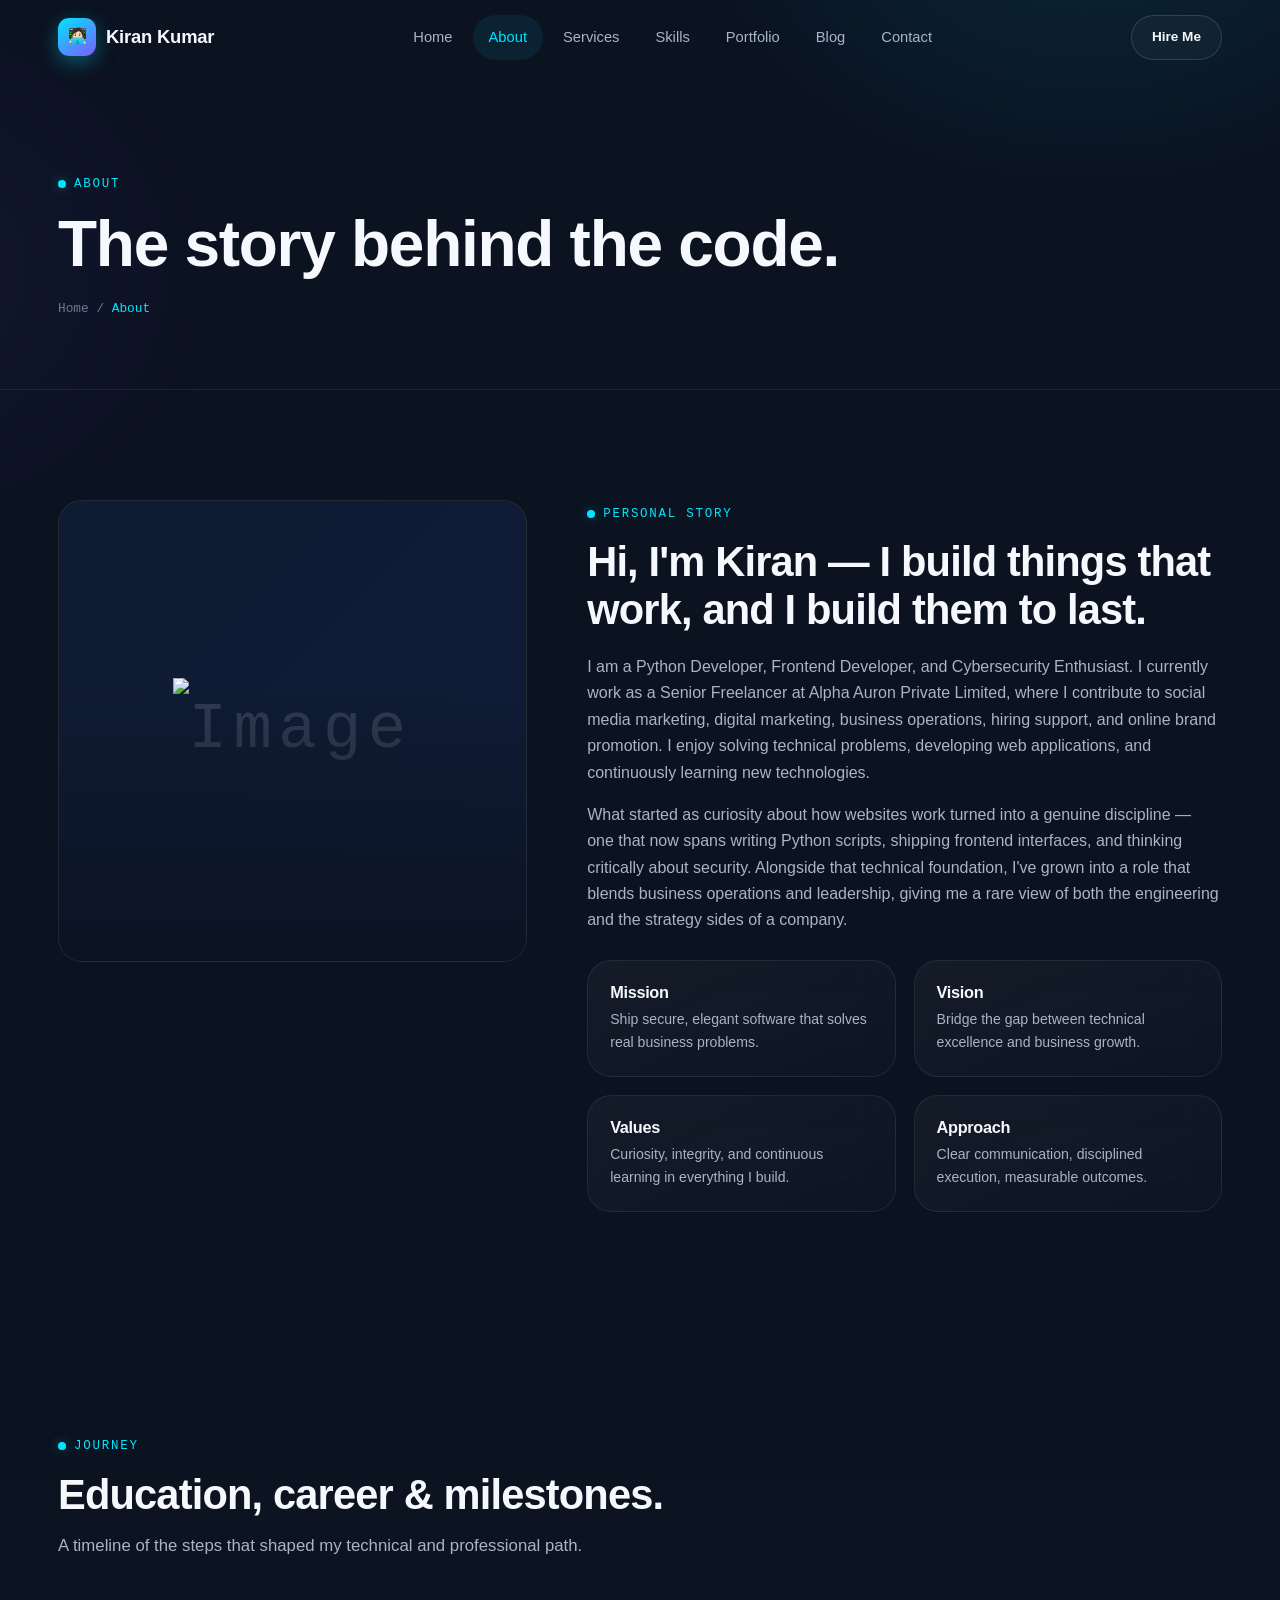
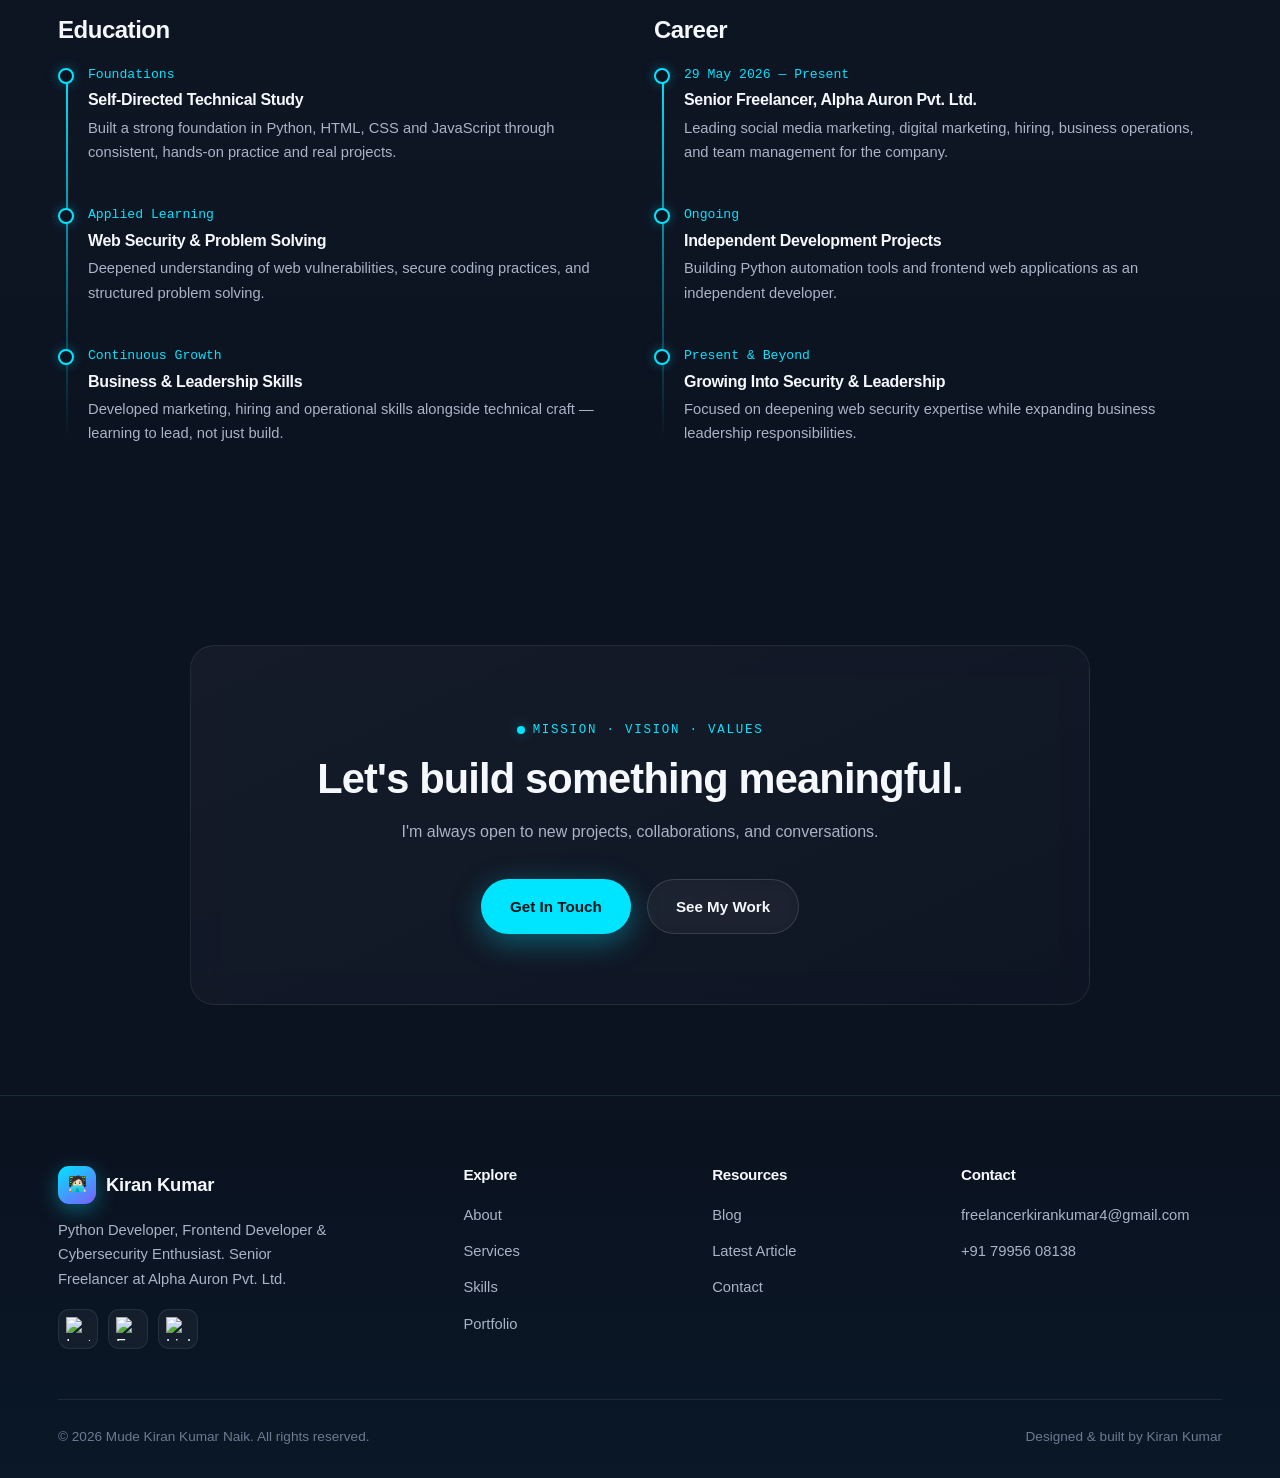
==== commit ee7a7cb5: "Fix HTML syntax for social media link" ====
--- a/about.html
+++ b/about.html
@@ -137,7 +137,7 @@
         <a href="index.html" class="brand"><span class="brand-mark">🧑🏻‍💻</span> Kiran Kumar</a>
         <p>Python Developer, Frontend Developer &amp; Cybersecurity Enthusiast. Senior Freelancer at Alpha Auron Pvt. Ltd.</p>
         <div class="social-row">
-         a class="social-btn" href="https://www.instagram.com/beyond_alphaauron" target="_blank" rel="noopener">
+         <a class="social-btn" href="https://www.instagram.com/beyond_alphaauron" target="_blank" rel="noopener">
     <img src="https://cdn.jsdelivr.net/gh/simple-icons/simple-icons/icons/instagram.svg" alt="Instagram" width="24" height="24">
 </a>
 
